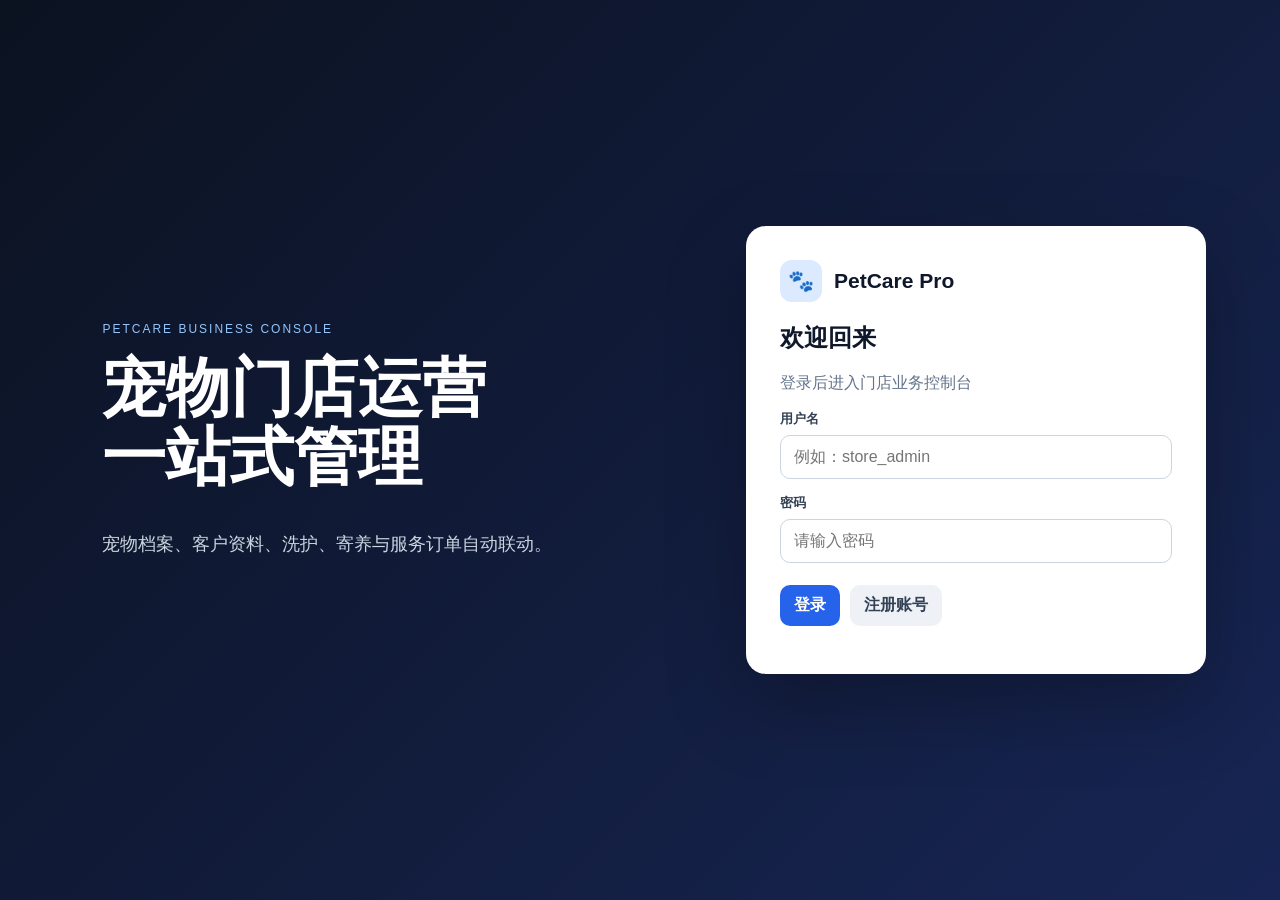
==== wwwroot/app.html @ 7a599c3d "Restore dog login artwork and keep synced pet tables" ====
<!doctype html>
<html lang="zh-CN">
<head>
<meta charset="utf-8">
<meta name="viewport" content="width=device-width,initial-scale=1">
<title>PetCare Pro</title>
<style>
:root{--navy:#0f172a;--blue:#2563eb;--blue2:#1d4ed8;--bg:#f6f8fc;--line:#e2e8f0;--muted:#64748b;--text:#0f172a;--white:#fff;--danger:#dc2626}
*{box-sizing:border-box}body{margin:0;font-family:Inter,"PingFang SC","Microsoft YaHei",sans-serif;background:var(--bg);color:var(--text)}button,input,select{font:inherit}.hidden{display:none!important}.login{min-height:100vh;display:grid;grid-template-columns:1.05fr .95fr;background:linear-gradient(135deg,#0b1220,#172554)}.hero{padding:8vw;color:#fff;display:flex;flex-direction:column;justify-content:center}.hero h1{font-size:clamp(36px,5vw,66px);line-height:1.08;margin:18px 0}.hero p{max-width:620px;color:#cbd5e1;font-size:18px;line-height:1.8}.kicker{font-size:12px;letter-spacing:2px;color:#93c5fd}.login-side{display:grid;place-items:center;padding:28px}.card-login{width:min(460px,94vw);background:#fff;border-radius:20px;padding:34px;box-shadow:0 30px 80px #0004}.brand{display:flex;align-items:center;gap:12px;font-size:21px;font-weight:800}.brandmark{width:42px;height:42px;display:grid;place-items:center;border-radius:12px;background:#dbeafe}.field{display:grid;gap:7px;margin-top:15px}.field label{font-size:13px;font-weight:700;color:#334155}.field input,.field select{width:100%;border:1px solid #cbd5e1;border-radius:10px;padding:12px 13px;background:#fff;outline:none}.field input:focus,.field select:focus{border-color:#2563eb;box-shadow:0 0 0 3px #2563eb18}.btn{border:0;border-radius:10px;padding:10px 14px;cursor:pointer;font-weight:700}.primary{background:var(--blue);color:white}.primary:hover{background:var(--blue2)}.secondary{background:#eef2f7;color:#334155}.danger{background:#fee2e2;color:#b91c1c}.login-actions{display:flex;gap:10px;margin-top:22px}.msg{margin-top:14px;color:#b91c1c;font-size:14px}.shell{display:grid;grid-template-columns:250px 1fr;min-height:100vh}.side{background:var(--navy);color:white;padding:22px 16px;position:sticky;top:0;height:100vh}.side .brand{padding:0 8px 22px;border-bottom:1px solid #ffffff14}.nav{display:grid;gap:6px;margin-top:22px}.nav button{border:0;background:transparent;color:#cbd5e1;text-align:left;padding:12px 14px;border-radius:10px;cursor:pointer}.nav button.active,.nav button:hover{background:#2563eb;color:white}.main{min-width:0}.topbar{height:76px;background:white;border-bottom:1px solid var(--line);display:flex;align-items:center;justify-content:space-between;padding:0 28px;position:sticky;top:0;z-index:5}.topbar h1{font-size:22px;margin:0}.topbar small{color:var(--muted)}.content{padding:26px}.stats{display:grid;grid-template-columns:repeat(4,1fr);gap:16px}.stat,.panel{background:white;border:1px solid #e6eaf0;border-radius:14px;box-shadow:0 4px 14px #0f172a0b}.stat{padding:22px}.stat b{font-size:30px;display:block;margin-top:8px}.panel{padding:20px;margin-top:18px}.toolbar{display:flex;gap:10px;justify-content:space-between;align-items:center;margin-bottom:16px}.toolbar .left{display:flex;gap:10px;align-items:center;flex-wrap:wrap}.search{border:1px solid #dbe2ea;border-radius:9px;padding:10px 12px;width:min(320px,52vw)}table{width:100%;border-collapse:collapse}th,td{padding:13px 10px;border-bottom:1px solid #edf0f4;text-align:left;font-size:14px}th{color:#475569;background:#f8fafc}.actions{display:flex;gap:7px}.empty{text-align:center;color:#94a3b8;padding:32px}.modal-bg{position:fixed;inset:0;background:#0f172a88;display:grid;place-items:center;padding:20px;z-index:20}.modal{width:min(650px,96vw);max-height:90vh;overflow:auto;background:#fff;border-radius:16px;padding:22px}.modal h3{margin:0 0 6px}.modal-sub{color:#64748b;font-size:13px;margin-bottom:14px}.grid2{display:grid;grid-template-columns:1fr 1fr;gap:12px}.modal-actions{display:flex;justify-content:flex-end;gap:9px;margin-top:20px}.hamb{display:none}.badge{display:inline-flex;align-items:center;padding:4px 8px;border-radius:999px;background:#eff6ff;color:#1d4ed8;font-size:12px;font-weight:700}.pet-preview{margin-top:10px;border:1px solid #dbeafe;background:#f8fbff;border-radius:12px;padding:14px}.pet-preview strong{font-size:16px}.pet-preview small{display:block;color:#64748b;margin-top:5px;line-height:1.7}.section-title{display:flex;justify-content:space-between;align-items:center;gap:12px;margin-bottom:14px}.section-title h3{margin:0}.muted{color:#64748b;font-size:13px}
@media(max-width:900px){.login{grid-template-columns:1fr}.hero{display:none}.shell{grid-template-columns:1fr}.side{position:fixed;left:-260px;z-index:15;width:250px;transition:.2s}.side.open{left:0}.hamb{display:inline-flex}.stats{grid-template-columns:1fr 1fr}.content{padding:16px}.topbar{padding:0 16px}.toolbar{align-items:flex-start;flex-direction:column}.toolbar .left{width:100%}.search{width:100%}.panel{overflow:auto}}
@media(max-width:560px){.stats,.grid2{grid-template-columns:1fr}.login-side{padding:14px}.card-login{padding:24px}th,td{white-space:nowrap}}
</style>
</head>
<body>
<div id="login" class="login"><section class="hero"><span class="kicker">PETCARE BUSINESS CONSOLE</span><h1>宠物门店运营<br>一站式管理</h1><p>宠物档案、客户资料、洗护、寄养与服务订单自动联动。</p></section><section class="login-side"><div class="card-login"><div class="brand"><div class="brandmark">🐾</div>PetCare Pro</div><h2>欢迎回来</h2><p style="color:#64748b">登录后进入门店业务控制台</p><div class="field"><label>用户名</label><input id="username" placeholder="例如：store_admin"></div><div class="field"><label>密码</label><input id="password" type="password" placeholder="请输入密码"></div><div class="login-actions"><button class="btn primary" onclick="doLogin()">登录</button><button class="btn secondary" onclick="registerUser()">注册账号</button></div><div id="loginMsg" class="msg"></div></div></section></div>
<div id="app" class="shell hidden"><aside id="side" class="side"><div class="brand"><div class="brandmark">🐾</div><span>PetCare Pro</span></div><nav id="nav" class="nav"></nav></aside><main class="main"><header class="topbar"><div style="display:flex;align-items:center;gap:12px"><button class="btn secondary hamb" onclick="side.classList.toggle('open')">☰</button><div><h1 id="pageTitle">运营概览</h1><small id="pageSub">查看门店核心业务数据</small></div></div><div style="display:flex;align-items:center;gap:10px"><span id="who" style="font-weight:700"></span><button class="btn secondary" onclick="logout()">退出</button></div></header><section id="content" class="content"></section></main></div>
<div id="modal" class="modal-bg hidden" onclick="if(event.target===this)closeModal()"><div class="modal"><h3 id="modalTitle"></h3><div id="modalSub" class="modal-sub"></div><div id="modalBody"></div><div class="modal-actions"><button class="btn secondary" onclick="closeModal()">取消</button><button class="btn primary" id="modalSave">保存</button></div></div></div>
<script>
const navItems=[['dashboard','运营概览'],['pet','宠物管理'],['customer','客户管理'],['wash','洗护管理'],['boarding','寄养管理'],['order','服务订单']];
let current='dashboard',cache=[],pets=[];
const esc=s=>String(s??'').replace(/[&<>"']/g,m=>({'&':'&amp;','<':'&lt;','>':'&gt;','"':'&quot;',"'":'&#39;'}[m]));
async function api(url,opt={}){const r=await fetch(url,{credentials:'include',headers:{'Content-Type':'application/json',...(opt.headers||{})},...opt});if(r.status===401){showLogin();throw Error('请重新登录')}if(!r.ok)throw Error((await r.text()).replace(/^"|"$/g,'')||'操作失败');const t=await r.text();return t?JSON.parse(t):null}
async function refreshPets(){pets=await api('/api/pets')}
async function boot(){try{const me=await api('/api/auth/me');who.textContent=me.name;showApp();renderNav();await refreshPets();await go('dashboard')}catch{showLogin()}}
function showLogin(){login.classList.remove('hidden');app.classList.add('hidden')}function showApp(){login.classList.add('hidden');app.classList.remove('hidden')}
async function doLogin(){loginMsg.textContent='';try{const r=await api('/api/auth/login',{method:'POST',body:JSON.stringify({name:username.value,password:password.value})});who.textContent=r.name;showApp();renderNav();await refreshPets();await go('dashboard')}catch{loginMsg.style.color='#b91c1c';loginMsg.textContent='用户名或密码错误'}}
async function registerUser(){loginMsg.textContent='';try{await api('/api/auth/register',{method:'POST',body:JSON.stringify({name:username.value,password:password.value})});loginMsg.style.color='#15803d';loginMsg.textContent='注册成功，请点击登录'}catch(e){loginMsg.style.color='#b91c1c';loginMsg.textContent=e.message}}
async function logout(){await fetch('/api/auth/logout',{method:'POST',credentials:'include'});showLogin()}
function renderNav(){nav.innerHTML=navItems.map(([k,l])=>`<button class="${current===k?'active':''}" onclick="go('${k}')">${l}</button>`).join('')}
async function go(k){current=k;side.classList.remove('open');renderNav();if(k==='dashboard'){pageTitle.textContent='运营概览';pageSub.textContent='查看门店核心业务数据';const d=await api('/api/dashboard');content.innerHTML=`<div class="stats">${[['宠物档案',d.pets],['客户数量',d.customers],['寄养中',d.boardings],['服务订单',d.orders]].map(x=>`<div class="stat"><span style="color:#64748b">${x[0]}</span><b>${x[1]}</b></div>`).join('')}</div><div class="panel"><h3>业务联动</h3><p class="muted">宠物管理中的宠物会同步到洗护和寄养页面；新增洗护或寄养后自动生成服务订单。</p></div>`;return}if(k==='pet'){pageTitle.textContent='宠物管理';pageSub.textContent='维护宠物档案';cache=await api('/api/pets');pets=cache;renderPetTable();return}if(k==='wash'){pageTitle.textContent='洗护管理';pageSub.textContent='从宠物档案中选择宠物添加洗护';await refreshPets();cache=await api('/api/washes');renderServicePage('wash');return}if(k==='boarding'){pageTitle.textContent='寄养管理';pageSub.textContent='从宠物档案中选择宠物添加寄养';await refreshPets();cache=await api('/api/boardings');renderServicePage('boarding');return}if(k==='customer'){pageTitle.textContent='客户管理';pageSub.textContent='维护客户资料并关联宠物';await refreshPets();cache=await api('/api/customers');renderCustomerTable();return}if(k==='order'){pageTitle.textContent='服务订单';pageSub.textContent='统一管理服务订单';cache=await api('/api/orders');renderOrderTable();return}}
function servicePetCols(){return [['id','宠物编号'],['name','宠物名称'],['breed','品种'],['gender','性别'],['age','年龄'],['weight','体重(kg)']]}
function renderServicePage(kind){const cols=kind==='wash'?[['id','编号'],['petName','宠物'],['name','洗护项目'],['price','价格'],['time','预计时长']]:[['id','编号'],['petName','宠物'],['startDate','开始时间'],['endDate','结束时间'],['pricePerDay','每日价格'],['status','状态']];content.innerHTML=`<div class="panel"><div class="section-title"><div><h3>宠物列表</h3><div class="muted">这里同步显示“宠物管理”中所有已添加的宠物，可通过编号、名称、品种搜索。</div></div><span class="badge">共 ${pets.length} 只</span></div><div class="toolbar"><div class="left"><input id="servicePetSearch" class="search" placeholder="搜索宠物编号 / 名称 / 品种" oninput="filterServicePets('${kind}')"></div></div><div id="servicePetTable"></div></div><div class="panel"><div class="section-title"><div><h3>${kind==='wash'?'已有洗护记录':'已有寄养记录'}</h3><div class="muted">服务记录单独保留在这里。</div></div><span class="badge">${cache.length} 条</span></div><div class="toolbar"><div class="left"><input id="recordSearch" class="search" placeholder="搜索已有服务记录" oninput="filterRecords('${kind}')"><button class="btn secondary" onclick="openService('${kind}')">＋ 手动新增</button></div></div><div id="tableWrap"></div></div>`;drawServicePets(pets,kind);drawTable(cache,cols,kind)}
function drawServicePets(list,kind){const cols=servicePetCols(),actionText=kind==='wash'?'＋ 添加洗护':'＋ 添加寄养';servicePetTable.innerHTML=list.length?`<table><thead><tr>${cols.map(c=>`<th>${c[1]}</th>`).join('')}<th>操作</th></tr></thead><tbody>${list.map(p=>`<tr>${cols.map(c=>`<td>${esc(p[c[0]]??'')}</td>`).join('')}<td><button class="btn primary" onclick="openService('${kind}','${esc(p.id)}')">${actionText}</button></td></tr>`).join('')}</tbody></table>`:`<div class="empty">没有找到宠物</div>`}
function filterServicePets(kind){const q=servicePetSearch.value.trim().toLowerCase();const list=!q?pets:pets.filter(p=>[p.id,p.name,p.breed,p.gender,p.age,p.weight].some(v=>String(v??'').toLowerCase().includes(q)));drawServicePets(list,kind)}
function filterRecords(kind){const q=recordSearch.value.toLowerCase();const cols=kind==='wash'?[['id','编号'],['petName','宠物'],['name','洗护项目'],['price','价格'],['time','预计时长']]:[['id','编号'],['petName','宠物'],['startDate','开始时间'],['endDate','结束时间'],['pricePerDay','每日价格'],['status','状态']];drawTable(cache.filter(x=>JSON.stringify(x).toLowerCase().includes(q)),cols,kind)}
function renderPetTable(){const cols=[['id','编号'],['name','名称'],['age','年龄'],['breed','品种'],['gender','性别'],['weight','体重(kg)']];content.innerHTML=`<div class="panel"><div class="toolbar"><div class="left"><input id="petListSearch" class="search" placeholder="搜索宠物" oninput="filterPetList()"><button class="btn primary" onclick="openPet()">＋ 新增宠物</button></div><span class="muted">共 ${cache.length} 只</span></div><div id="tableWrap"></div></div>`;drawTable(cache,cols,'pet')}
function filterPetList(){const q=petListSearch.value.toLowerCase();drawTable(cache.filter(x=>JSON.stringify(x).toLowerCase().includes(q)),[['id','编号'],['name','名称'],['age','年龄'],['breed','品种'],['gender','性别'],['weight','体重(kg)']],'pet')}
function renderCustomerTable(){const cols=[['id','编号'],['name','姓名'],['phone','电话'],['petId','宠物编号'],['petName','宠物名称'],['address','地址']];content.innerHTML=`<div class="panel"><div class="toolbar"><div class="left"><input id="customerSearch" class="search" placeholder="搜索客户或宠物" oninput="filterCustomer()"><button class="btn primary" onclick="openCustomer()">＋ 新增客户</button></div><span class="muted">共 ${cache.length} 条</span></div><div id="tableWrap"></div></div>`;drawTable(cache,cols,'customer')}
function filterCustomer(){const q=customerSearch.value.toLowerCase();drawTable(cache.filter(x=>JSON.stringify(x).toLowerCase().includes(q)),[['id','编号'],['name','姓名'],['phone','电话'],['petId','宠物编号'],['petName','宠物名称'],['address','地址']],'customer')}
function renderOrderTable(){const cols=[['id','订单编号'],['petName','宠物'],['serviceType','服务类型'],['price','金额'],['createTime','创建时间'],['status','状态']];content.innerHTML=`<div class="panel"><div class="toolbar"><div class="left"><input id="orderSearch" class="search" placeholder="搜索订单" oninput="filterOrder()"><button class="btn primary" onclick="openOrder()">＋ 新增订单</button></div><span class="muted">共 ${cache.length} 条</span></div><div id="tableWrap"></div></div>`;drawTable(cache,cols,'order')}
function filterOrder(){const q=orderSearch.value.toLowerCase();drawTable(cache.filter(x=>JSON.stringify(x).toLowerCase().includes(q)),[['id','订单编号'],['petName','宠物'],['serviceType','服务类型'],['price','金额'],['createTime','创建时间'],['status','状态']],'order')}
function drawTable(list,cols,kind){tableWrap.innerHTML=list.length?`<table><thead><tr>${cols.map(c=>`<th>${c[1]}</th>`).join('')}<th>操作</th></tr></thead><tbody>${list.map(x=>`<tr>${cols.map(c=>`<td>${esc(x[c[0]]??'')}</td>`).join('')}<td class="actions"><button class="btn secondary" onclick='editRow("${kind}",${JSON.stringify(x).replace(/'/g,"&#39;")})'>编辑</button><button class="btn danger" onclick="removeRow('${kind}','${esc(x.id)}')">删除</button></td></tr>`).join('')}</tbody></table>`:`<div class="empty">暂无记录</div>`}
function petSelect(value=''){return `<select data-k="petId"><option value="">请选择宠物</option>${pets.map(p=>`<option value="${esc(p.id)}" ${p.id===value?'selected':''}>${esc(p.name)}（${esc(p.id)} · ${esc(p.breed||'未填品种')}）</option>`).join('')}</select>`}
function fld(label,key,value='',type='text',placeholder=''){return `<div class="field"><label>${label}</label><input data-k="${key}" type="${type}" value="${esc(value)}" placeholder="${esc(placeholder)}"></div>`}
function getData(){const d={};modalBody.querySelectorAll('[data-k]').forEach(i=>d[i.dataset.k]=i.value);return d}
function openPet(data=null){modal.classList.remove('hidden');modalTitle.textContent=data?'编辑宠物档案':'新增宠物档案';modalSub.textContent='保存后会自动同步给洗护、寄养和客户关联使用';modalBody.innerHTML=`<div class="grid2">${fld('宠物编号','id',data?.id||'','text','例如：PET001')}${fld('宠物名称','name',data?.name||'','text','例如：豆豆')}${fld('年龄','age',data?.age??'','number','例如：3')}<div class="field"><label>品种</label><input data-k="breed" list="breedList" value="${esc(data?.breed||'')}" placeholder="选择常用品种或自己输入"><datalist id="breedList"><option>泰迪</option><option>比熊</option><option>金毛</option><option>拉布拉多</option><option>柯基</option><option>柴犬</option><option>博美</option><option>边牧</option><option>英短</option><option>美短</option><option>布偶</option><option>中华田园猫</option></datalist></div><div class="field"><label>性别</label><select data-k="gender"><option value="">请选择公母</option><option ${data?.gender==='公'?'selected':''}>公</option><option ${data?.gender==='母'?'selected':''}>母</option><option ${data?.gender==='未知'?'selected':''}>未知</option></select></div>${fld('体重(kg)','weight',data?.weight??'','number','例如：6.5')}</div>`;if(data)modalBody.querySelector('[data-k="id"]').disabled=true;modalSave.onclick=async()=>{const d=getData();await api(data?`/api/pets/${encodeURIComponent(data.id)}`:'/api/pets',{method:data?'PUT':'POST',body:JSON.stringify(d)});closeModal();await go('pet')}}
function openService(kind,petId='',data=null){modal.classList.remove('hidden');modalTitle.textContent=kind==='wash'?(data?'编辑洗护记录':'新增洗护项目'):(data?'编辑寄养记录':'新增寄养记录');modalSub.textContent='宠物来源于宠物管理，保存后会自动生成服务订单';if(kind==='wash'){modalBody.innerHTML=`<div class="grid2">${fld('洗护编号','id',data?.id||'','text','例如：W001')}<div class="field"><label>宠物</label>${petSelect(data?.petId||petId)}</div>${fld('洗护项目','name',data?.name||'','text','例如：基础洗护')}${fld('价格','price',data?.price??'','number','例如：88')}${fld('预计时长','time',data?.time||'','text','例如：60分钟')}</div>`}else{modalBody.innerHTML=`<div class="grid2">${fld('寄养编号','id',data?.id||'','text','例如：B001')}<div class="field"><label>宠物</label>${petSelect(data?.petId||petId)}</div>${fld('开始时间','startDate',data?.startDate||'','datetime-local')}${fld('结束时间','endDate',data?.endDate||'','datetime-local')}${fld('每日价格','pricePerDay',data?.pricePerDay??'','number','例如：120')}<div class="field"><label>状态</label><select data-k="status"><option ${data?.status==='预约中'?'selected':''}>预约中</option><option ${data?.status==='寄养中'?'selected':''}>寄养中</option><option ${data?.status==='已完成'?'selected':''}>已完成</option></select></div></div>`}if(data)modalBody.querySelector('[data-k="id"]').disabled=true;modalSave.onclick=async()=>{const d=getData();const u=kind==='wash'?'/api/washes':'/api/boardings';await api(data?`${u}/${encodeURIComponent(data.id)}`:u,{method:data?'PUT':'POST',body:JSON.stringify(d)});closeModal();await go(kind)}}
function petPreviewHtml(p){return p?`<div class="pet-preview"><strong>🐾 ${esc(p.name)} <span class="badge">${esc(p.id)}</span></strong><small>品种：${esc(p.breed||'未填写')}　性别：${esc(p.gender||'未填写')}<br>年龄：${esc(p.age??'未填写')}　体重：${esc(p.weight??'未填写')} kg</small></div>`:`<div class="pet-preview" style="border-color:#fecaca;background:#fff7f7"><small style="color:#b91c1c">没有找到这个宠物编号</small></div>`}
function updateCustomerPetPreview(){const el=modalBody.querySelector('[data-k="petId"]');const box=document.getElementById('customerPetPreview');if(!el||!box)return;const id=el.value.trim().toLowerCase();if(!id){box.innerHTML='<div class="pet-preview"><small>输入宠物编号后，这里会显示对应宠物的小卡片</small></div>';return}const p=pets.find(x=>String(x.id).toLowerCase()===id);box.innerHTML=petPreviewHtml(p)}
function openCustomer(data=null){modal.classList.remove('hidden');modalTitle.textContent=data?'编辑客户':'新增客户';modalSub.textContent='填写宠物编号后，会立即显示对应宠物档案卡片';modalBody.innerHTML=`<div class="grid2">${fld('客户编号','id',data?.id||'','text','例如：C001')}${fld('客户姓名','name',data?.name||'','text','例如：张先生')}${fld('电话','phone',data?.phone||'','text','请输入联系电话')}${fld('地址','address',data?.address||'','text','请输入地址')}<div class="field" style="grid-column:1/-1"><label>宠物编号</label><input data-k="petId" value="${esc(data?.petId||'')}" placeholder="例如：PET001" oninput="updateCustomerPetPreview()"><div id="customerPetPreview"></div></div></div>`;if(data)modalBody.querySelector('[data-k="id"]').disabled=true;updateCustomerPetPreview();modalSave.onclick=async()=>{const d=getData();await api(data?`/api/customers/${encodeURIComponent(data.id)}`:'/api/customers',{method:data?'PUT':'POST',body:JSON.stringify(d)});closeModal();await go('customer')}}
function openOrder(data=null){modal.classList.remove('hidden');modalTitle.textContent=data?'编辑订单':'新增订单';modalSub.textContent='';modalBody.innerHTML=`<div class="grid2">${fld('订单编号','id',data?.id||'','text','例如：O001')}<div class="field"><label>宠物</label>${petSelect(data?.petId||'')}</div>${fld('服务类型','serviceType',data?.serviceType||'','text','例如：美容')}${fld('金额','price',data?.price??'','number','例如：100')}${fld('创建时间','createTime',data?.createTime||'','datetime-local')}<div class="field"><label>状态</label><select data-k="status"><option ${data?.status==='待完成'?'selected':''}>待完成</option><option ${data?.status==='进行中'?'selected':''}>进行中</option><option ${data?.status==='已完成'?'selected':''}>已完成</option></select></div></div>`;if(data)modalBody.querySelector('[data-k="id"]').disabled=true;modalSave.onclick=async()=>{const d=getData();await api(data?`/api/orders/${encodeURIComponent(data.id)}`:'/api/orders',{method:data?'PUT':'POST',body:JSON.stringify(d)});closeModal();await go('order')}}
function editRow(kind,data){if(kind==='pet')openPet(data);else if(kind==='wash'||kind==='boarding')openService(kind,'',data);else if(kind==='customer')openCustomer(data);else openOrder(data)}
async function removeRow(kind,id){if(!confirm('确定删除这条记录吗？'))return;const u={pet:'/api/pets',wash:'/api/washes',boarding:'/api/boardings',customer:'/api/customers',order:'/api/orders'}[kind];await api(`${u}/${encodeURIComponent(id)}`,{method:'DELETE'});await go(kind)}
function closeModal(){modal.classList.add('hidden')}
boot();
</script>
</body>
</html>
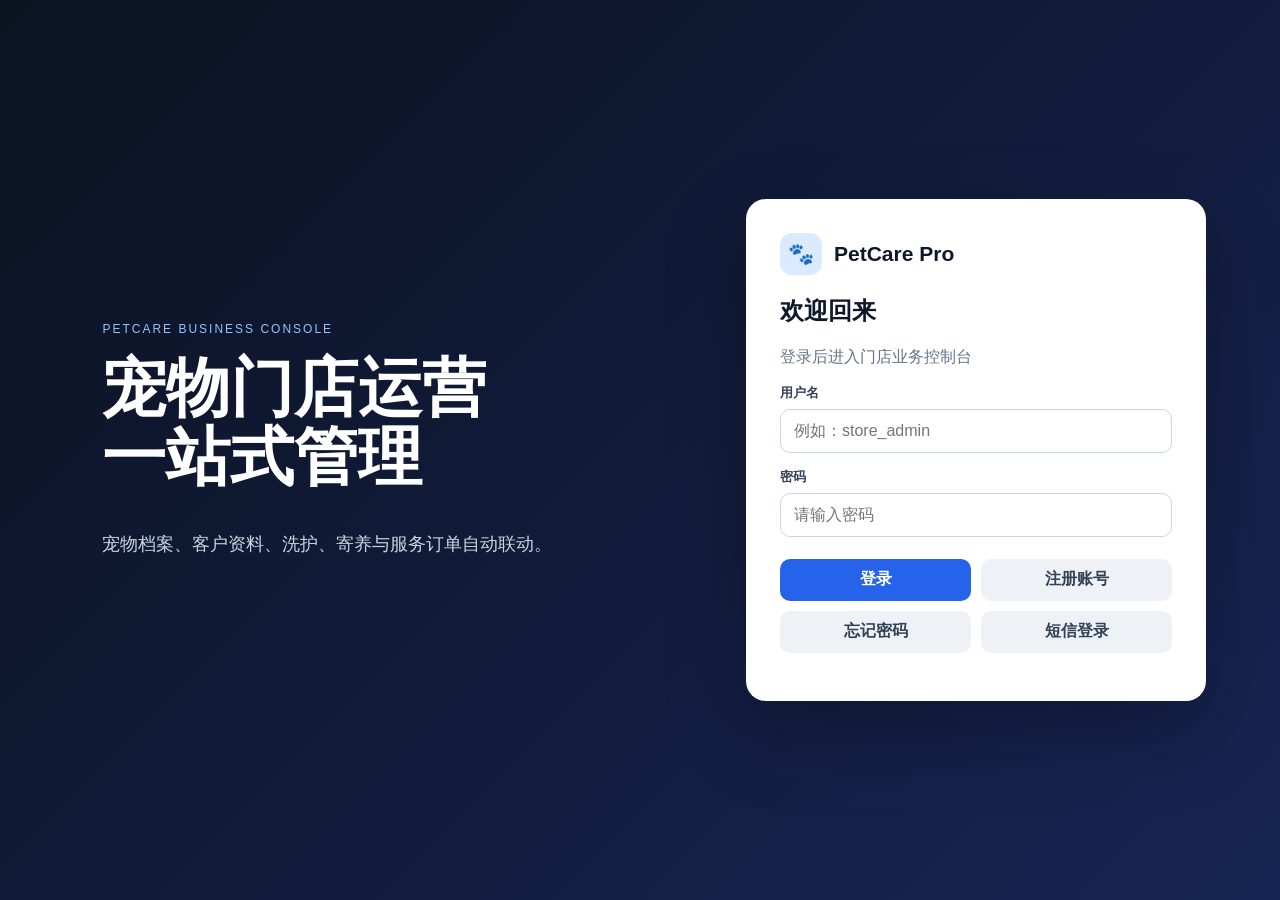
==== commit 1063840f: "Add forgot password and SMS login buttons" ====
--- a/wwwroot/app.html
+++ b/wwwroot/app.html
@@ -6,13 +6,13 @@
 <title>PetCare Pro</title>
 <style>
 :root{--navy:#0f172a;--blue:#2563eb;--blue2:#1d4ed8;--bg:#f6f8fc;--line:#e2e8f0;--muted:#64748b;--text:#0f172a;--white:#fff;--danger:#dc2626}
-*{box-sizing:border-box}body{margin:0;font-family:Inter,"PingFang SC","Microsoft YaHei",sans-serif;background:var(--bg);color:var(--text)}button,input,select{font:inherit}.hidden{display:none!important}.login{min-height:100vh;display:grid;grid-template-columns:1.05fr .95fr;background:linear-gradient(135deg,#0b1220,#172554)}.hero{padding:8vw;color:#fff;display:flex;flex-direction:column;justify-content:center}.hero h1{font-size:clamp(36px,5vw,66px);line-height:1.08;margin:18px 0}.hero p{max-width:620px;color:#cbd5e1;font-size:18px;line-height:1.8}.kicker{font-size:12px;letter-spacing:2px;color:#93c5fd}.login-side{display:grid;place-items:center;padding:28px}.card-login{width:min(460px,94vw);background:#fff;border-radius:20px;padding:34px;box-shadow:0 30px 80px #0004}.brand{display:flex;align-items:center;gap:12px;font-size:21px;font-weight:800}.brandmark{width:42px;height:42px;display:grid;place-items:center;border-radius:12px;background:#dbeafe}.field{display:grid;gap:7px;margin-top:15px}.field label{font-size:13px;font-weight:700;color:#334155}.field input,.field select{width:100%;border:1px solid #cbd5e1;border-radius:10px;padding:12px 13px;background:#fff;outline:none}.field input:focus,.field select:focus{border-color:#2563eb;box-shadow:0 0 0 3px #2563eb18}.btn{border:0;border-radius:10px;padding:10px 14px;cursor:pointer;font-weight:700}.primary{background:var(--blue);color:white}.primary:hover{background:var(--blue2)}.secondary{background:#eef2f7;color:#334155}.danger{background:#fee2e2;color:#b91c1c}.login-actions{display:flex;gap:10px;margin-top:22px}.msg{margin-top:14px;color:#b91c1c;font-size:14px}.shell{display:grid;grid-template-columns:250px 1fr;min-height:100vh}.side{background:var(--navy);color:white;padding:22px 16px;position:sticky;top:0;height:100vh}.side .brand{padding:0 8px 22px;border-bottom:1px solid #ffffff14}.nav{display:grid;gap:6px;margin-top:22px}.nav button{border:0;background:transparent;color:#cbd5e1;text-align:left;padding:12px 14px;border-radius:10px;cursor:pointer}.nav button.active,.nav button:hover{background:#2563eb;color:white}.main{min-width:0}.topbar{height:76px;background:white;border-bottom:1px solid var(--line);display:flex;align-items:center;justify-content:space-between;padding:0 28px;position:sticky;top:0;z-index:5}.topbar h1{font-size:22px;margin:0}.topbar small{color:var(--muted)}.content{padding:26px}.stats{display:grid;grid-template-columns:repeat(4,1fr);gap:16px}.stat,.panel{background:white;border:1px solid #e6eaf0;border-radius:14px;box-shadow:0 4px 14px #0f172a0b}.stat{padding:22px}.stat b{font-size:30px;display:block;margin-top:8px}.panel{padding:20px;margin-top:18px}.toolbar{display:flex;gap:10px;justify-content:space-between;align-items:center;margin-bottom:16px}.toolbar .left{display:flex;gap:10px;align-items:center;flex-wrap:wrap}.search{border:1px solid #dbe2ea;border-radius:9px;padding:10px 12px;width:min(320px,52vw)}table{width:100%;border-collapse:collapse}th,td{padding:13px 10px;border-bottom:1px solid #edf0f4;text-align:left;font-size:14px}th{color:#475569;background:#f8fafc}.actions{display:flex;gap:7px}.empty{text-align:center;color:#94a3b8;padding:32px}.modal-bg{position:fixed;inset:0;background:#0f172a88;display:grid;place-items:center;padding:20px;z-index:20}.modal{width:min(650px,96vw);max-height:90vh;overflow:auto;background:#fff;border-radius:16px;padding:22px}.modal h3{margin:0 0 6px}.modal-sub{color:#64748b;font-size:13px;margin-bottom:14px}.grid2{display:grid;grid-template-columns:1fr 1fr;gap:12px}.modal-actions{display:flex;justify-content:flex-end;gap:9px;margin-top:20px}.hamb{display:none}.badge{display:inline-flex;align-items:center;padding:4px 8px;border-radius:999px;background:#eff6ff;color:#1d4ed8;font-size:12px;font-weight:700}.pet-preview{margin-top:10px;border:1px solid #dbeafe;background:#f8fbff;border-radius:12px;padding:14px}.pet-preview strong{font-size:16px}.pet-preview small{display:block;color:#64748b;margin-top:5px;line-height:1.7}.section-title{display:flex;justify-content:space-between;align-items:center;gap:12px;margin-bottom:14px}.section-title h3{margin:0}.muted{color:#64748b;font-size:13px}
+*{box-sizing:border-box}body{margin:0;font-family:Inter,"PingFang SC","Microsoft YaHei",sans-serif;background:var(--bg);color:var(--text)}button,input,select{font:inherit}.hidden{display:none!important}.login{min-height:100vh;display:grid;grid-template-columns:1.05fr .95fr;background:linear-gradient(135deg,#0b1220,#172554)}.hero{padding:8vw;color:#fff;display:flex;flex-direction:column;justify-content:center}.hero h1{font-size:clamp(36px,5vw,66px);line-height:1.08;margin:18px 0}.hero p{max-width:620px;color:#cbd5e1;font-size:18px;line-height:1.8}.kicker{font-size:12px;letter-spacing:2px;color:#93c5fd}.login-side{display:grid;place-items:center;padding:28px}.card-login{width:min(460px,94vw);background:#fff;border-radius:20px;padding:34px;box-shadow:0 30px 80px #0004}.brand{display:flex;align-items:center;gap:12px;font-size:21px;font-weight:800}.brandmark{width:42px;height:42px;display:grid;place-items:center;border-radius:12px;background:#dbeafe}.field{display:grid;gap:7px;margin-top:15px}.field label{font-size:13px;font-weight:700;color:#334155}.field input,.field select{width:100%;border:1px solid #cbd5e1;border-radius:10px;padding:12px 13px;background:#fff;outline:none}.field input:focus,.field select:focus{border-color:#2563eb;box-shadow:0 0 0 3px #2563eb18}.btn{border:0;border-radius:10px;padding:10px 14px;cursor:pointer;font-weight:700}.primary{background:var(--blue);color:white}.primary:hover{background:var(--blue2)}.secondary{background:#eef2f7;color:#334155}.danger{background:#fee2e2;color:#b91c1c}.login-actions{display:grid;grid-template-columns:repeat(2,1fr);gap:10px;margin-top:22px}.login-actions .btn{width:100%;min-height:42px}.msg{margin-top:14px;color:#b91c1c;font-size:14px}.shell{display:grid;grid-template-columns:250px 1fr;min-height:100vh}.side{background:var(--navy);color:white;padding:22px 16px;position:sticky;top:0;height:100vh}.side .brand{padding:0 8px 22px;border-bottom:1px solid #ffffff14}.nav{display:grid;gap:6px;margin-top:22px}.nav button{border:0;background:transparent;color:#cbd5e1;text-align:left;padding:12px 14px;border-radius:10px;cursor:pointer}.nav button.active,.nav button:hover{background:#2563eb;color:white}.main{min-width:0}.topbar{height:76px;background:white;border-bottom:1px solid var(--line);display:flex;align-items:center;justify-content:space-between;padding:0 28px;position:sticky;top:0;z-index:5}.topbar h1{font-size:22px;margin:0}.topbar small{color:var(--muted)}.content{padding:26px}.stats{display:grid;grid-template-columns:repeat(4,1fr);gap:16px}.stat,.panel{background:white;border:1px solid #e6eaf0;border-radius:14px;box-shadow:0 4px 14px #0f172a0b}.stat{padding:22px}.stat b{font-size:30px;display:block;margin-top:8px}.panel{padding:20px;margin-top:18px}.toolbar{display:flex;gap:10px;justify-content:space-between;align-items:center;margin-bottom:16px}.toolbar .left{display:flex;gap:10px;align-items:center;flex-wrap:wrap}.search{border:1px solid #dbe2ea;border-radius:9px;padding:10px 12px;width:min(320px,52vw)}table{width:100%;border-collapse:collapse}th,td{padding:13px 10px;border-bottom:1px solid #edf0f4;text-align:left;font-size:14px}th{color:#475569;background:#f8fafc}.actions{display:flex;gap:7px}.empty{text-align:center;color:#94a3b8;padding:32px}.modal-bg{position:fixed;inset:0;background:#0f172a88;display:grid;place-items:center;padding:20px;z-index:20}.modal{width:min(650px,96vw);max-height:90vh;overflow:auto;background:#fff;border-radius:16px;padding:22px}.modal h3{margin:0 0 6px}.modal-sub{color:#64748b;font-size:13px;margin-bottom:14px}.grid2{display:grid;grid-template-columns:1fr 1fr;gap:12px}.modal-actions{display:flex;justify-content:flex-end;gap:9px;margin-top:20px}.hamb{display:none}.badge{display:inline-flex;align-items:center;padding:4px 8px;border-radius:999px;background:#eff6ff;color:#1d4ed8;font-size:12px;font-weight:700}.pet-preview{margin-top:10px;border:1px solid #dbeafe;background:#f8fbff;border-radius:12px;padding:14px}.pet-preview strong{font-size:16px}.pet-preview small{display:block;color:#64748b;margin-top:5px;line-height:1.7}.section-title{display:flex;justify-content:space-between;align-items:center;gap:12px;margin-bottom:14px}.section-title h3{margin:0}.muted{color:#64748b;font-size:13px}
 @media(max-width:900px){.login{grid-template-columns:1fr}.hero{display:none}.shell{grid-template-columns:1fr}.side{position:fixed;left:-260px;z-index:15;width:250px;transition:.2s}.side.open{left:0}.hamb{display:inline-flex}.stats{grid-template-columns:1fr 1fr}.content{padding:16px}.topbar{padding:0 16px}.toolbar{align-items:flex-start;flex-direction:column}.toolbar .left{width:100%}.search{width:100%}.panel{overflow:auto}}
 @media(max-width:560px){.stats,.grid2{grid-template-columns:1fr}.login-side{padding:14px}.card-login{padding:24px}th,td{white-space:nowrap}}
 </style>
 </head>
 <body>
-<div id="login" class="login"><section class="hero"><span class="kicker">PETCARE BUSINESS CONSOLE</span><h1>宠物门店运营<br>一站式管理</h1><p>宠物档案、客户资料、洗护、寄养与服务订单自动联动。</p></section><section class="login-side"><div class="card-login"><div class="brand"><div class="brandmark">🐾</div>PetCare Pro</div><h2>欢迎回来</h2><p style="color:#64748b">登录后进入门店业务控制台</p><div class="field"><label>用户名</label><input id="username" placeholder="例如：store_admin"></div><div class="field"><label>密码</label><input id="password" type="password" placeholder="请输入密码"></div><div class="login-actions"><button class="btn primary" onclick="doLogin()">登录</button><button class="btn secondary" onclick="registerUser()">注册账号</button></div><div id="loginMsg" class="msg"></div></div></section></div>
+<div id="login" class="login"><section class="hero"><span class="kicker">PETCARE BUSINESS CONSOLE</span><h1>宠物门店运营<br>一站式管理</h1><p>宠物档案、客户资料、洗护、寄养与服务订单自动联动。</p></section><section class="login-side"><div class="card-login"><div class="brand"><div class="brandmark">🐾</div>PetCare Pro</div><h2>欢迎回来</h2><p style="color:#64748b">登录后进入门店业务控制台</p><div class="field"><label>用户名</label><input id="username" placeholder="例如：store_admin"></div><div class="field"><label>密码</label><input id="password" type="password" placeholder="请输入密码"></div><div class="login-actions"><button class="btn primary" onclick="doLogin()">登录</button><button class="btn secondary" onclick="registerUser()">注册账号</button><button class="btn secondary" onclick="location.href='/forgot-password.html'">忘记密码</button><button class="btn secondary" onclick="location.href='/sms-login.html'">短信登录</button></div><div id="loginMsg" class="msg"></div></div></section></div>
 <div id="app" class="shell hidden"><aside id="side" class="side"><div class="brand"><div class="brandmark">🐾</div><span>PetCare Pro</span></div><nav id="nav" class="nav"></nav></aside><main class="main"><header class="topbar"><div style="display:flex;align-items:center;gap:12px"><button class="btn secondary hamb" onclick="side.classList.toggle('open')">☰</button><div><h1 id="pageTitle">运营概览</h1><small id="pageSub">查看门店核心业务数据</small></div></div><div style="display:flex;align-items:center;gap:10px"><span id="who" style="font-weight:700"></span><button class="btn secondary" onclick="logout()">退出</button></div></header><section id="content" class="content"></section></main></div>
 <div id="modal" class="modal-bg hidden" onclick="if(event.target===this)closeModal()"><div class="modal"><h3 id="modalTitle"></h3><div id="modalSub" class="modal-sub"></div><div id="modalBody"></div><div class="modal-actions"><button class="btn secondary" onclick="closeModal()">取消</button><button class="btn primary" id="modalSave">保存</button></div></div></div>
 <script>
@@ -24,7 +24,7 @@
 async function boot(){try{const me=await api('/api/auth/me');who.textContent=me.name;showApp();renderNav();await refreshPets();await go('dashboard')}catch{showLogin()}}
 function showLogin(){login.classList.remove('hidden');app.classList.add('hidden')}function showApp(){login.classList.add('hidden');app.classList.remove('hidden')}
 async function doLogin(){loginMsg.textContent='';try{const r=await api('/api/auth/login',{method:'POST',body:JSON.stringify({name:username.value,password:password.value})});who.textContent=r.name;showApp();renderNav();await refreshPets();await go('dashboard')}catch{loginMsg.style.color='#b91c1c';loginMsg.textContent='用户名或密码错误'}}
-async function registerUser(){loginMsg.textContent='';try{await api('/api/auth/register',{method:'POST',body:JSON.stringify({name:username.value,password:password.value})});loginMsg.style.color='#15803d';loginMsg.textContent='注册成功，请点击登录'}catch(e){loginMsg.style.color='#b91c1c';loginMsg.textContent=e.message}}
+async function registerUser(){loginMsg.textContent='';const phone=prompt('请输入注册手机号（用于短信登录和找回密码）');if(phone===null)return;if(!phone.trim()){loginMsg.style.color='#b91c1c';loginMsg.textContent='注册手机号不能为空';return}try{await api('/api/auth/register',{method:'POST',body:JSON.stringify({name:username.value,password:password.value,phone:phone.trim()})});loginMsg.style.color='#15803d';loginMsg.textContent='注册成功，请点击登录'}catch(e){loginMsg.style.color='#b91c1c';loginMsg.textContent=e.message}}
 async function logout(){await fetch('/api/auth/logout',{method:'POST',credentials:'include'});showLogin()}
 function renderNav(){nav.innerHTML=navItems.map(([k,l])=>`<button class="${current===k?'active':''}" onclick="go('${k}')">${l}</button>`).join('')}
 async function go(k){current=k;side.classList.remove('open');renderNav();if(k==='dashboard'){pageTitle.textContent='运营概览';pageSub.textContent='查看门店核心业务数据';const d=await api('/api/dashboard');content.innerHTML=`<div class="stats">${[['宠物档案',d.pets],['客户数量',d.customers],['寄养中',d.boardings],['服务订单',d.orders]].map(x=>`<div class="stat"><span style="color:#64748b">${x[0]}</span><b>${x[1]}</b></div>`).join('')}</div><div class="panel"><h3>业务联动</h3><p class="muted">宠物管理中的宠物会同步到洗护和寄养页面；新增洗护或寄养后自动生成服务订单。</p></div>`;return}if(k==='pet'){pageTitle.textContent='宠物管理';pageSub.textContent='维护宠物档案';cache=await api('/api/pets');pets=cache;renderPetTable();return}if(k==='wash'){pageTitle.textContent='洗护管理';pageSub.textContent='从宠物档案中选择宠物添加洗护';await refreshPets();cache=await api('/api/washes');renderServicePage('wash');return}if(k==='boarding'){pageTitle.textContent='寄养管理';pageSub.textContent='从宠物档案中选择宠物添加寄养';await refreshPets();cache=await api('/api/boardings');renderServicePage('boarding');return}if(k==='customer'){pageTitle.textContent='客户管理';pageSub.textContent='维护客户资料并关联宠物';await refreshPets();cache=await api('/api/customers');renderCustomerTable();return}if(k==='order'){pageTitle.textContent='服务订单';pageSub.textContent='统一管理服务订单';cache=await api('/api/orders');renderOrderTable();return}}
